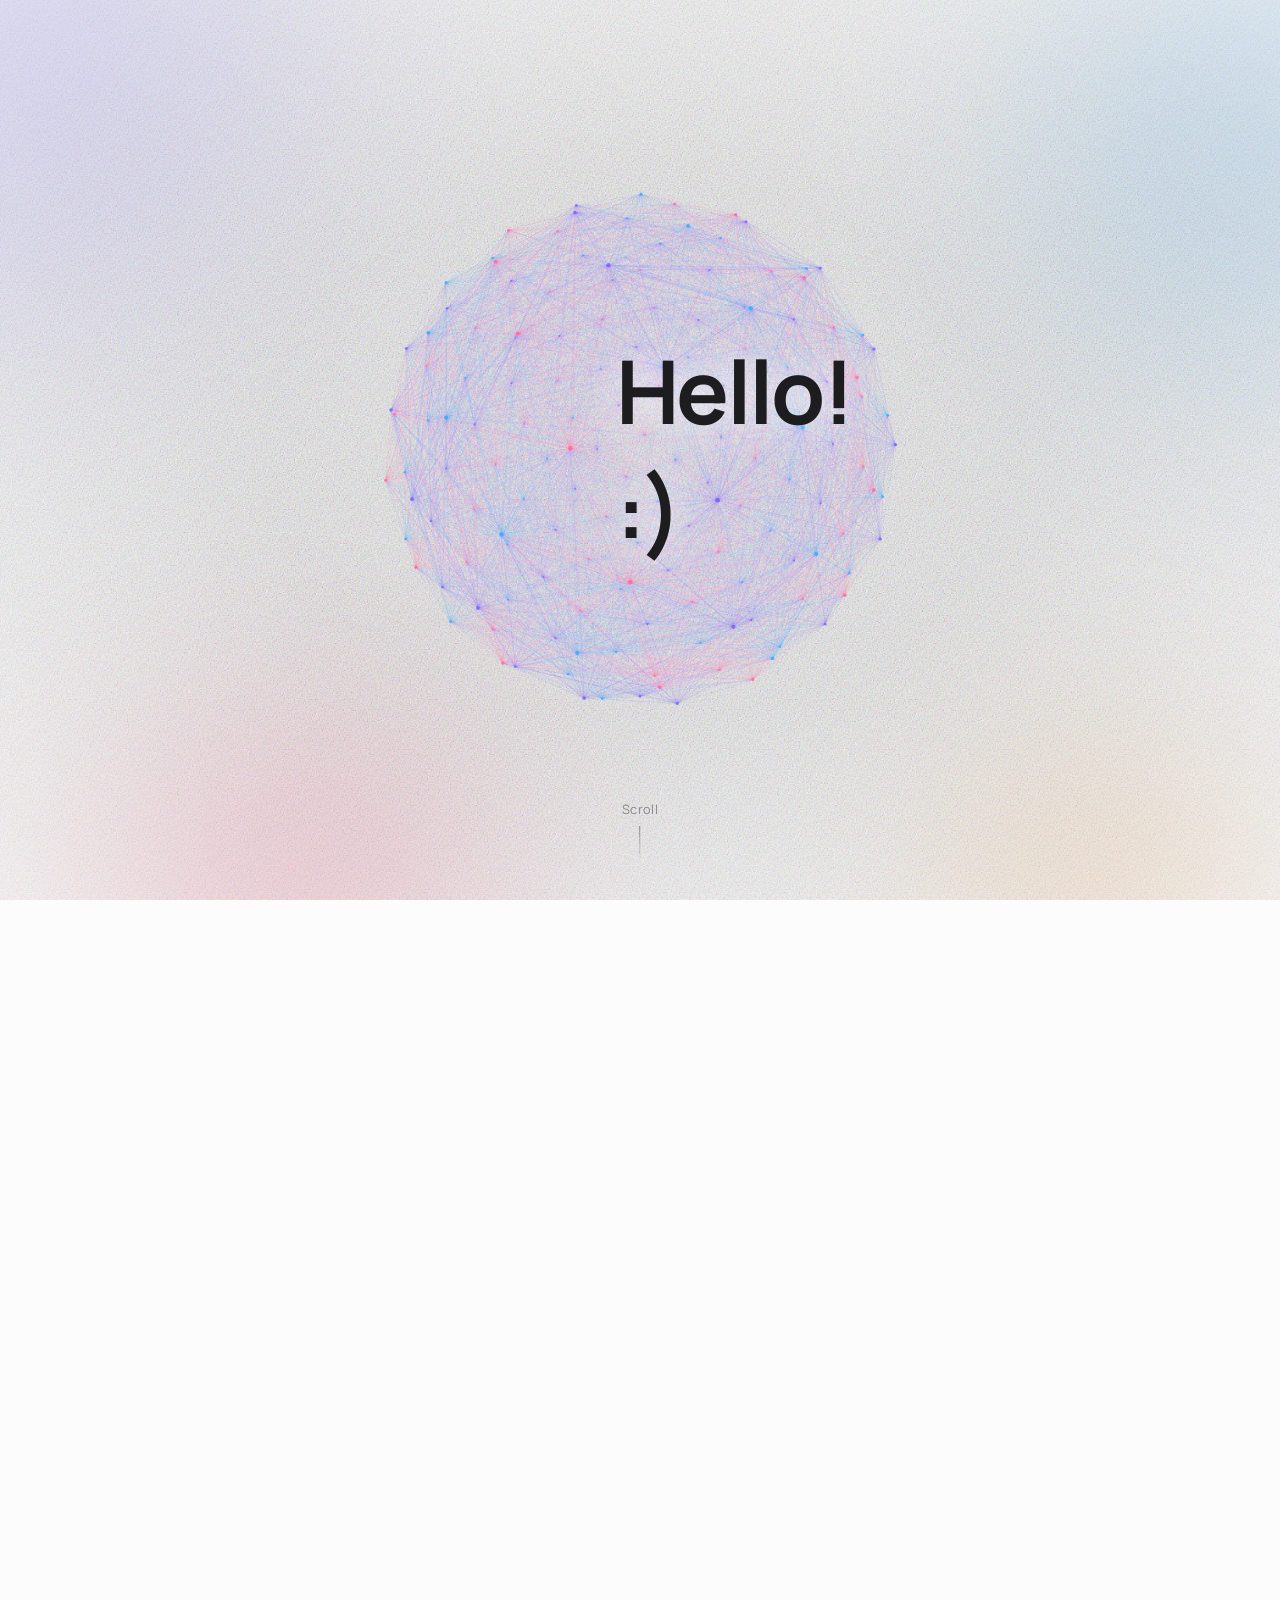
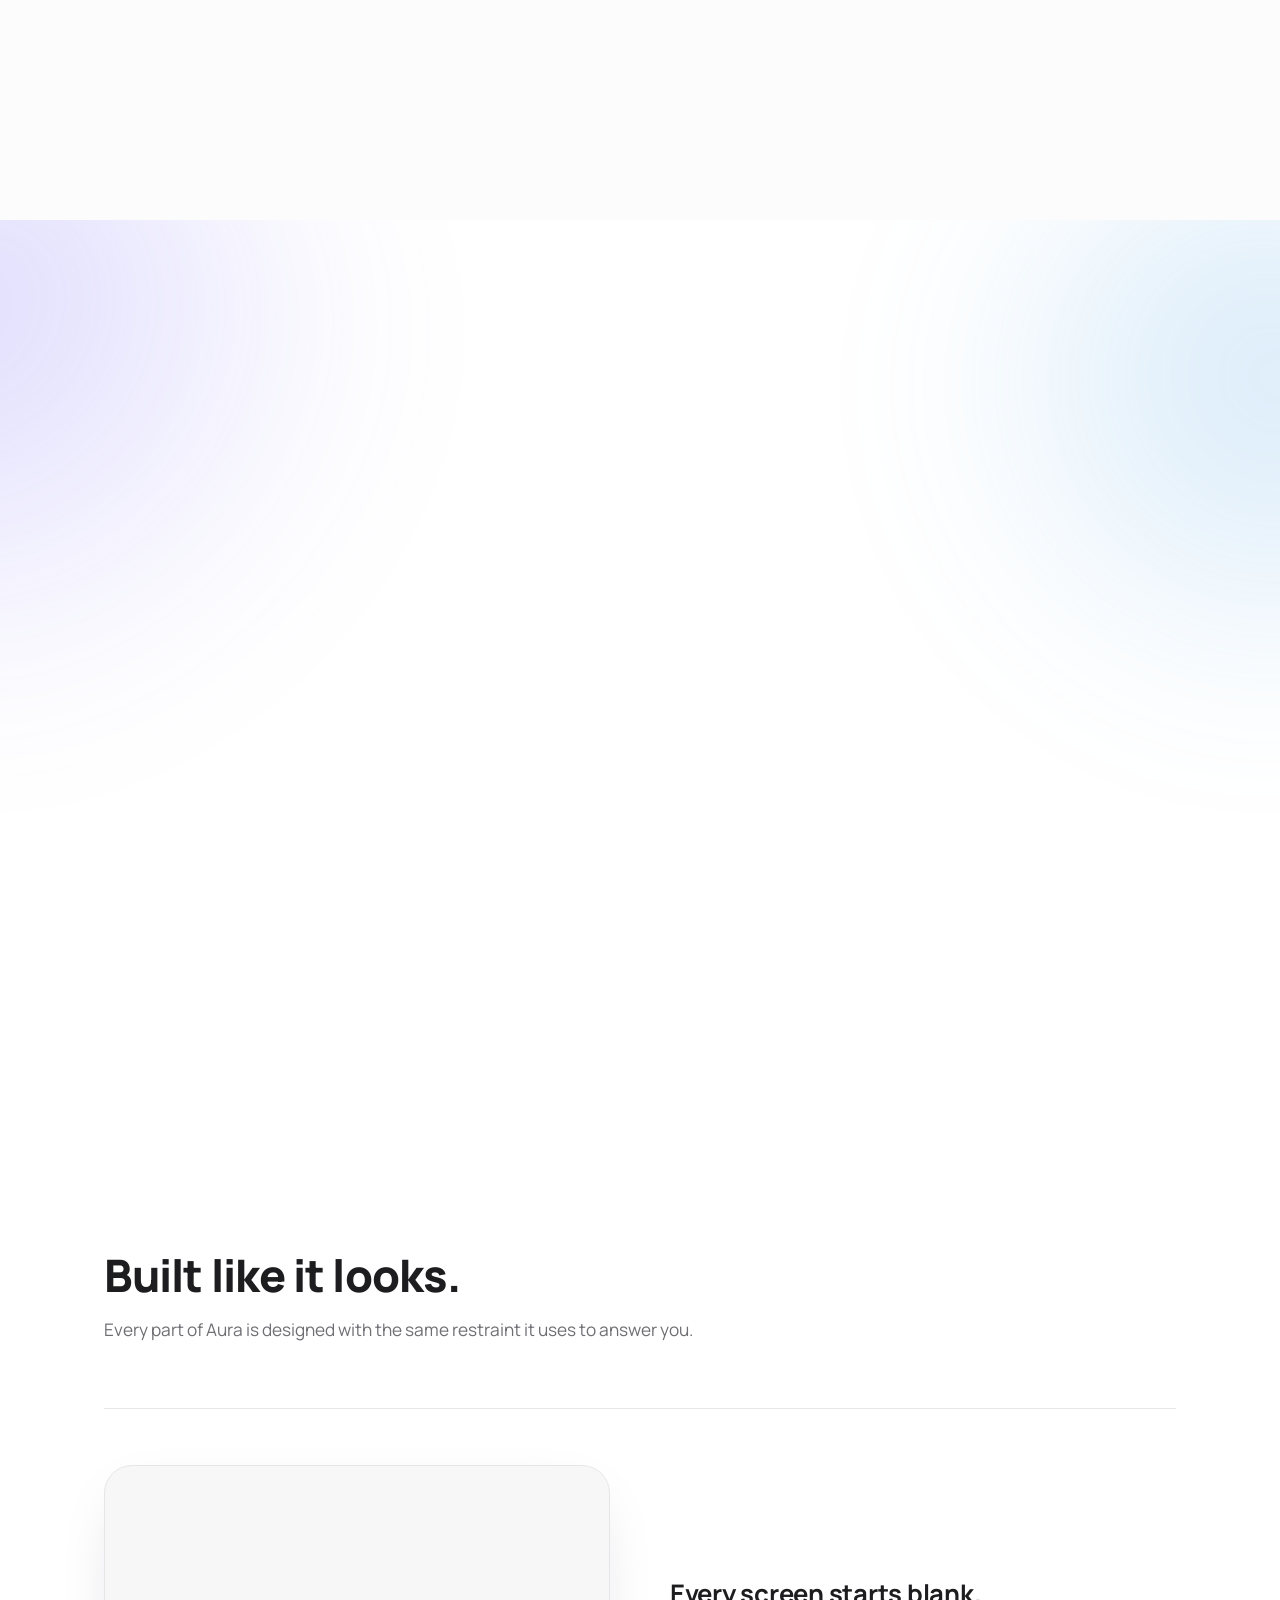
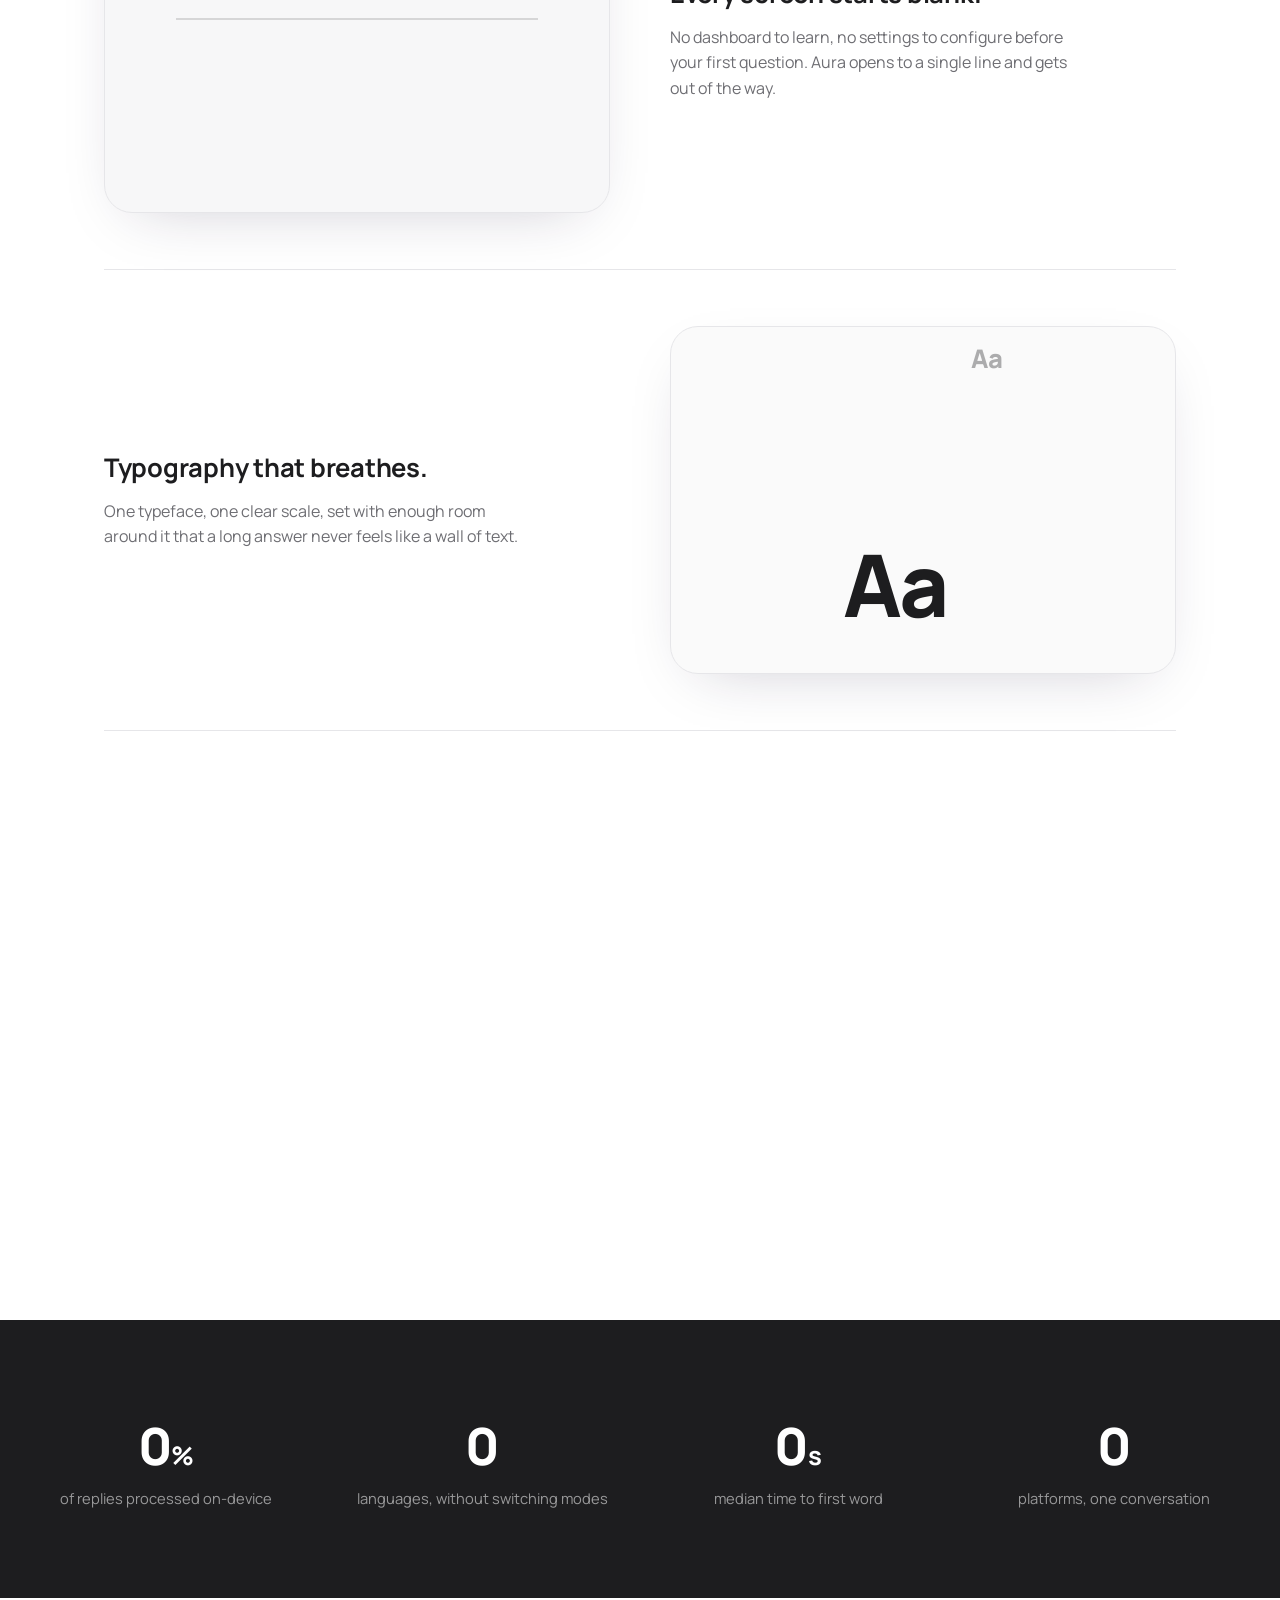
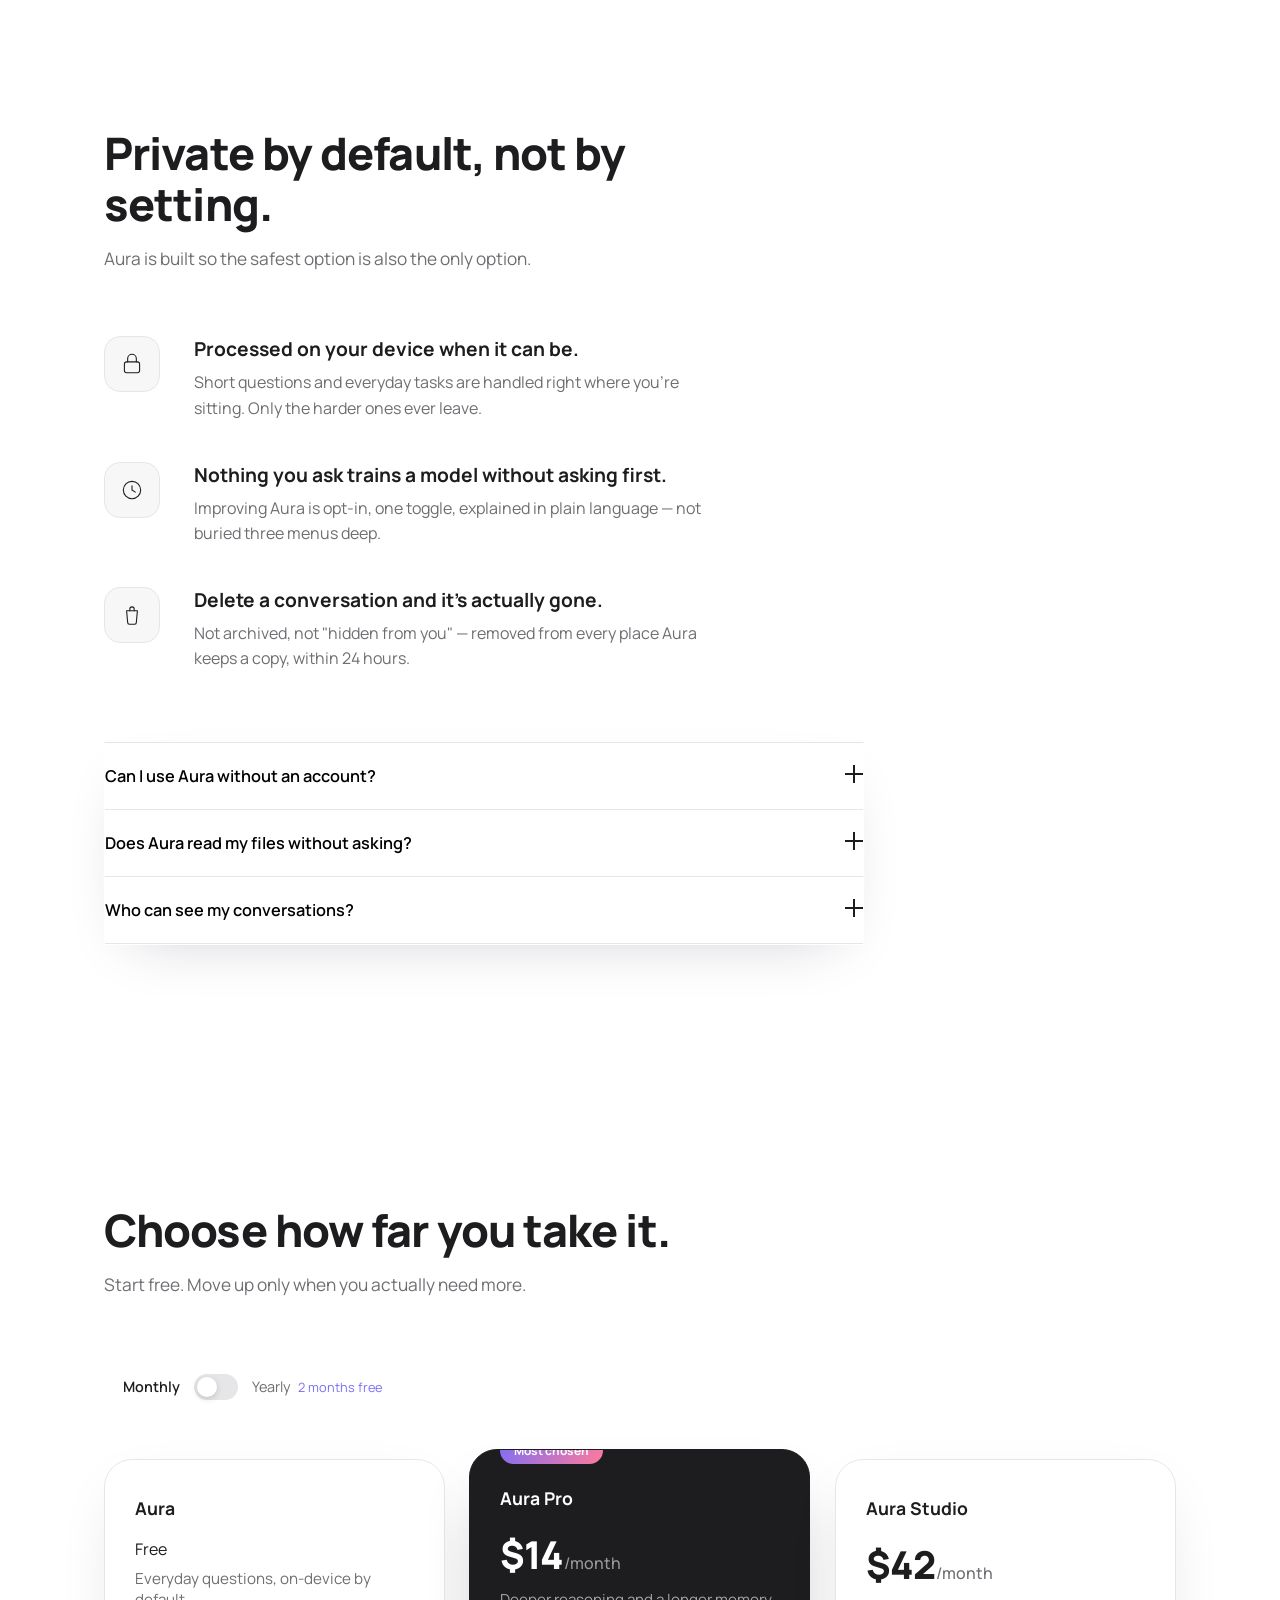
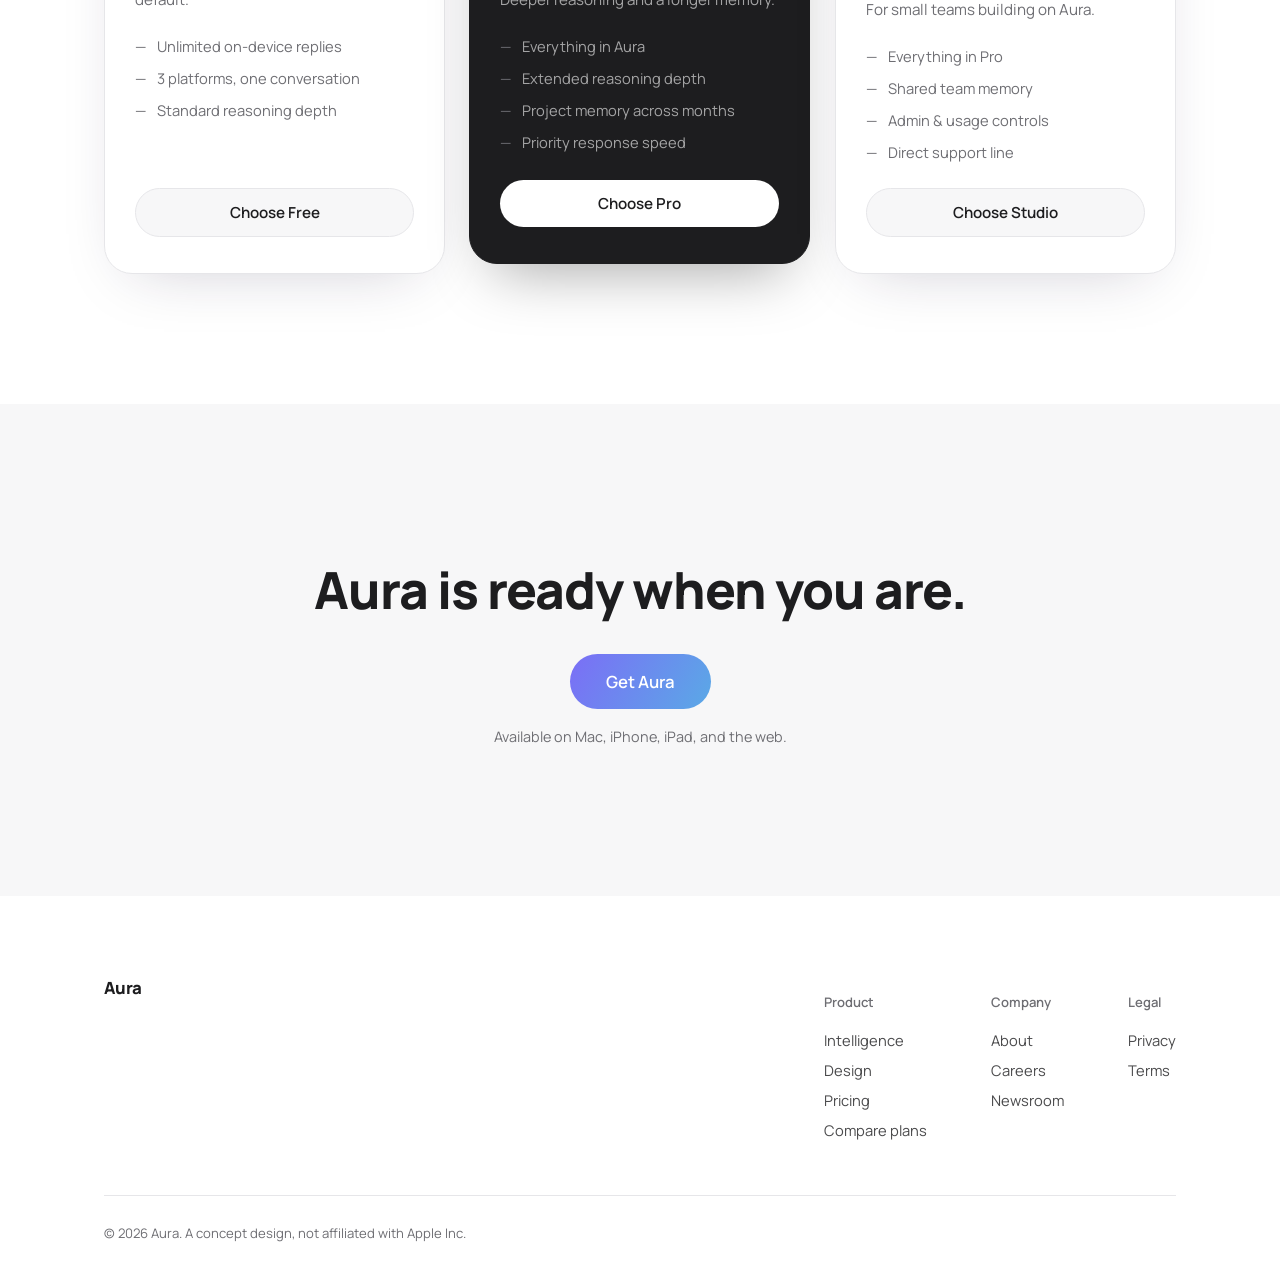
==== index.html @ 578ac660 "Add files via upload" ====
<!DOCTYPE html>
<html lang="en">
<head>
<meta charset="UTF-8">
<meta name="viewport" content="width=device-width, initial-scale=1.0">
<title>Aura — A calmer kind of intelligent</title>
<link rel="preconnect" href="https://fonts.googleapis.com">
<link rel="preconnect" href="https://fonts.gstatic.com" crossorigin>
<link href="https://fonts.googleapis.com/css2?family=Manrope:wght@300;400;500;600;700;800&display=swap" rel="stylesheet">
<link rel="stylesheet" href="style.css">
</head>
<body>

<div class="progress-rail"><div class="progress-fill" id="progressFill"></div></div>
<div class="cursor-dot" id="cursorDot"></div>

<!-- INTRO -->
<section id="intro">
  <div class="intro-sticky">
    <div class="orb-field" aria-hidden="true">
      <div class="blob blob-a"></div>
      <div class="blob blob-b"></div>
      <div class="blob blob-c"></div>
      <div class="blob blob-d"></div>
      <div class="grain"></div>
    </div>
    <canvas class="intro-orb-canvas" id="introOrbCanvas" aria-hidden="true"></canvas>
    <div class="intro-boot-ring" aria-hidden="true"></div>
    <div class="intro-boot-ring ring-2" aria-hidden="true"></div>
    <div class="vignette" aria-hidden="true"></div>

    <div class="intro-copy">
      <p class="intro-line" data-line="0">Hello! :)</p>
      <p class="intro-line" data-line="1">I'm Aura.</p>
      <p class="intro-line" data-line="2">Intelligence, without the noise.</p>
    </div>

    <div class="scroll-cue" id="scrollCue">
      <span>Scroll</span>
      <i></i>
    </div>
  </div>
</section>

<!-- NAV -->
<header id="siteNav">
  <div class="nav-inner">
    <a href="index.html#home" class="nav-mark">Aura</a>
    <nav class="nav-links">
      <a href="intelligence.html">Intelligence</a>
      <a href="design.html">Design</a>
      <a href="privacy.html">Privacy</a>
      <a href="pricing.html">Pricing</a>
    </nav>
    <a href="plans.html" class="nav-cta">Get Aura</a>
    <button class="nav-toggle" id="navToggle" aria-label="Open menu">
      <span></span><span></span>
    </button>
  </div>
  <div class="nav-mobile" id="navMobile">
    <a href="intelligence.html">Intelligence</a>
    <a href="design.html">Design</a>
    <a href="privacy.html">Privacy</a>
    <a href="pricing.html">Pricing</a>
    <a href="plans.html" class="nav-cta-mobile">Get Aura</a>
  </div>
</header>

<main>

  <!-- HOME -->
  <section id="home" class="hero">
    <div class="hero-orb" aria-hidden="true">
      <div class="blob blob-a"></div>
      <div class="blob blob-b"></div>
    </div>
    <div class="hero-copy" data-reveal>
      <h1>A calmer kind<br>of intelligent.</h1>
      <p>Aura reasons through problems out loud, remembers what your work actually needs, and stays on your device whenever it can.</p>
      <div class="hero-actions">
        <a href="index.html#pricing" class="btn btn-primary">Get Aura</a>
        <a href="intelligence.html" class="btn btn-ghost">See how it thinks</a>
      </div>

      <form class="hero-demo glass glass-spot" id="demoForm">
        <span class="demo-dot"></span>
        <input id="demoInput" type="text" placeholder="Ask Aura something…" autocomplete="off" maxlength="80">
        <button type="button" class="demo-mic" id="demoMic" aria-label="Ask by voice" title="Ask by voice">
          <svg viewBox="0 0 24 24"><path d="M12 15a3 3 0 0 0 3-3V6a3 3 0 0 0-6 0v6a3 3 0 0 0 3 3z"/><path d="M19 11a7 7 0 0 1-14 0M12 19v3"/></svg>
        </button>
        <button type="submit" class="demo-send" aria-label="Send">
          <svg viewBox="0 0 24 24"><path d="M5 12h14M13 6l6 6-6 6"/></svg>
        </button>
      </form>
      <div class="demo-suggestions" id="demoSuggestions">
        <button type="button" class="demo-chip">Is my data private?</button>
        <button type="button" class="demo-chip">What languages do you speak?</button>
        <button type="button" class="demo-chip">How much is Pro?</button>
      </div>
      <div class="demo-reply" id="demoReply"></div>
    </div>
  </section>

  <!-- DESIGN -->
  <section id="design" class="section design">
    <div class="section-head" data-reveal>
      <h2>Built like it looks.</h2>
      <p>Every part of Aura is designed with the same restraint it uses to answer you.</p>
    </div>

    <div class="feature-row">
      <div class="feature-visual glass glass-spot tilt visual-blank" data-reveal></div>
      <div class="feature-text" data-reveal>
        <h3>Every screen starts blank.</h3>
        <p>No dashboard to learn, no settings to configure before your first question. Aura opens to a single line and gets out of the way.</p>
      </div>
    </div>

    <div class="feature-row reverse">
      <div class="feature-visual glass glass-spot tilt visual-type" data-reveal>
        <span class="type-sample big">Aa</span>
        <span class="type-sample small">Aa</span>
      </div>
      <div class="feature-text" data-reveal>
        <h3>Typography that breathes.</h3>
        <p>One typeface, one clear scale, set with enough room around it that a long answer never feels like a wall of text.</p>
      </div>
    </div>

    <div class="feature-row">
      <div class="feature-visual glass glass-spot tilt visual-motion" data-reveal>
        <div class="motion-dot"></div>
      </div>
      <div class="feature-text" data-reveal>
        <h3>Motion with a reason.</h3>
        <p>Things move on this page when something changes — a tab, an answer, a reveal. Never just to prove it can.</p>
      </div>
    </div>
  </section>

  <!-- STATS -->
  <section class="stats-band" data-reveal>
    <div class="stat">
      <span class="stat-num" data-count="94">0</span><span class="stat-suffix">%</span>
      <p>of replies processed on-device</p>
    </div>
    <div class="stat">
      <span class="stat-num" data-count="52">0</span>
      <p>languages, without switching modes</p>
    </div>
    <div class="stat">
      <span class="stat-num" data-count="0" data-decimal="4">0</span><span class="stat-suffix">s</span>
      <p>median time to first word</p>
    </div>
    <div class="stat">
      <span class="stat-num" data-count="3">0</span>
      <p>platforms, one conversation</p>
    </div>
  </section>

  <!-- PRIVACY -->
  <section id="privacy" class="section privacy">
    <div class="section-head" data-reveal>
      <h2>Private by default, not by setting.</h2>
      <p>Aura is built so the safest option is also the only option.</p>
    </div>

    <div class="privacy-rows">
      <div class="privacy-row" data-reveal>
        <div class="privacy-icon"><svg viewBox="0 0 48 48"><rect x="10" y="20" width="28" height="20" rx="4"/><path d="M16 20v-6a8 8 0 0 1 16 0v6"/></svg></div>
        <div>
          <h3>Processed on your device when it can be.</h3>
          <p>Short questions and everyday tasks are handled right where you're sitting. Only the harder ones ever leave.</p>
        </div>
      </div>
      <div class="privacy-row" data-reveal>
        <div class="privacy-icon"><svg viewBox="0 0 48 48"><circle cx="24" cy="24" r="16"/><path d="M24 16v8l6 4"/></svg></div>
        <div>
          <h3>Nothing you ask trains a model without asking first.</h3>
          <p>Improving Aura is opt-in, one toggle, explained in plain language — not buried three menus deep.</p>
        </div>
      </div>
      <div class="privacy-row" data-reveal>
        <div class="privacy-icon"><svg viewBox="0 0 48 48"><path d="M14 16h20l-2 22a3 3 0 0 1-3 3H19a3 3 0 0 1-3-3z"/><path d="M20 16v-3a4 4 0 0 1 8 0v3"/></svg></div>
        <div>
          <h3>Delete a conversation and it's actually gone.</h3>
          <p>Not archived, not "hidden from you" — removed from every place Aura keeps a copy, within 24 hours.</p>
        </div>
      </div>
    </div>

    <div class="faq glass" data-reveal>
      <button class="faq-item" data-faq>
        <span class="faq-q">Can I use Aura without an account?</span>
        <span class="faq-plus"></span>
        <span class="faq-a">Yes. A local session works fully on-device with no sign-in — you'll only need an account to sync across your own devices.</span>
      </button>
      <button class="faq-item" data-faq>
        <span class="faq-q">Does Aura read my files without asking?</span>
        <span class="faq-plus"></span>
        <span class="faq-a">No. Aura only looks at a file, folder, or app the moment you point it there, for that one task.</span>
      </button>
      <button class="faq-item" data-faq>
        <span class="faq-q">Who can see my conversations?</span>
        <span class="faq-plus"></span>
        <span class="faq-a">You. Conversations are encrypted end-to-end between your devices and are never reviewed for advertising.</span>
      </button>
    </div>
  </section>

  <!-- PRICING -->
  <section id="pricing" class="section pricing">
    <div class="section-head" data-reveal>
      <h2>Choose how far you take it.</h2>
      <p>Start free. Move up only when you actually need more.</p>
    </div>

    <div class="price-toggle glass glass-spot" data-reveal>
      <span class="price-toggle-label active" data-period="monthly">Monthly</span>
      <button class="toggle-switch" id="periodSwitch" role="switch" aria-checked="false" aria-label="Switch to yearly billing">
        <span class="toggle-knob"></span>
      </button>
      <span class="price-toggle-label" data-period="yearly">Yearly <em>2 months free</em></span>
    </div>

    <div class="price-grid">
      <div class="price-card glass glass-spot tilt" data-reveal>
        <h3>Aura</h3>
        <p class="price-amount">Free</p>
        <p class="price-desc">Everyday questions, on-device by default.</p>
        <ul>
          <li>Unlimited on-device replies</li>
          <li>3 platforms, one conversation</li>
          <li>Standard reasoning depth</li>
        </ul>
        <a href="#" class="btn btn-ghost btn-block">Choose Free</a>
      </div>

      <div class="price-card featured glass glass-spot tilt" data-reveal>
        <span class="price-tag">Most chosen</span>
        <h3>Aura Pro</h3>
        <p class="price-amount"><span class="price-num" data-monthly="14" data-yearly="12">$14</span><span class="price-period">/month</span></p>
        <p class="price-desc">Deeper reasoning and a longer memory.</p>
        <ul>
          <li>Everything in Aura</li>
          <li>Extended reasoning depth</li>
          <li>Project memory across months</li>
          <li>Priority response speed</li>
        </ul>
        <a href="#" class="btn btn-primary btn-block">Choose Pro</a>
      </div>

      <div class="price-card glass glass-spot tilt" data-reveal>
        <h3>Aura Studio</h3>
        <p class="price-amount"><span class="price-num" data-monthly="42" data-yearly="35">$42</span><span class="price-period">/month</span></p>
        <p class="price-desc">For small teams building on Aura.</p>
        <ul>
          <li>Everything in Pro</li>
          <li>Shared team memory</li>
          <li>Admin & usage controls</li>
          <li>Direct support line</li>
        </ul>
        <a href="#" class="btn btn-ghost btn-block">Choose Studio</a>
      </div>
    </div>
  </section>

  <!-- FINAL CTA -->
  <section class="cta-band" data-reveal>
    <h2>Aura is ready when you are.</h2>
    <a href="index.html#pricing" class="btn btn-primary btn-lg">Get Aura</a>
    <p class="cta-note">Available on Mac, iPhone, iPad, and the web.</p>
  </section>

</main>

<footer>
  <div class="footer-top">
    <span class="nav-mark">Aura</span>
    <div class="footer-cols">
      <div class="footer-col">
        <h4>Product</h4>
        <a href="intelligence.html">Intelligence</a>
        <a href="index.html#design">Design</a>
        <a href="index.html#pricing">Pricing</a>
        <a href="plans.html">Compare plans</a>
      </div>
      <div class="footer-col">
        <h4>Company</h4>
        <a href="#">About</a>
        <a href="#">Careers</a>
        <a href="#">Newsroom</a>
      </div>
      <div class="footer-col">
        <h4>Legal</h4>
        <a href="index.html#privacy">Privacy</a>
        <a href="#">Terms</a>
      </div>
    </div>
  </div>
  <div class="footer-bottom">
    <p>© 2026 Aura. A concept design, not affiliated with Apple Inc.</p>
  </div>
</footer>

<script src="wireorb.js"></script>
<script src="script.js"></script>
</body>
</html>
---- style.css ----
/* ============================================
   HALCYON — tokens
   ============================================ */
:root{
  --ink: #1d1d1f;
  --ink-soft: #6e6e73;
  --paper: #ffffff;
  --paper-dim: #f7f7f8;
  --line: #e6e6e9;

  --violet: #7b6ef6;
  --blue: #5aa9e6;
  --pink: #ff7a9c;
  --amber: #ffb56b;

  --radius-s: 10px;
  --radius-m: 18px;
  --radius-l: 28px;

  --ease: cubic-bezier(.22,.9,.3,1);
  --maxw: 1120px;

  --glass-bg: rgba(255,255,255,.55);
  --glass-bg-strong: rgba(255,255,255,.72);
  --glass-border: rgba(255,255,255,.7);
  --glass-shadow: 0 20px 60px -30px rgba(30,25,60,.25);
}

.glass{
  background:var(--glass-bg);
  -webkit-backdrop-filter:blur(22px) saturate(160%);
  backdrop-filter:blur(22px) saturate(160%);
  border:1px solid var(--glass-border);
  box-shadow:var(--glass-shadow);
}
.glass-spot{ position:relative; overflow:hidden; }
.glass-spot::before{
  content:''; position:absolute; inset:0; opacity:0; pointer-events:none; z-index:0;
  transition:opacity .35s ease;
  background:radial-gradient(260px circle at var(--mx,50%) var(--my,50%), rgba(255,255,255,.85), transparent 62%);
}
.glass-spot:hover::before{ opacity:1; }
.glass-spot > *{ position:relative; z-index:1; }
.tilt{ transition:transform .35s var(--ease); transform-style:preserve-3d; will-change:transform; }

*{box-sizing:border-box;}
html{scroll-behavior:smooth;}
body{
  margin:0;
  background:var(--paper);
  color:var(--ink);
  font-family:'Manrope', -apple-system, BlinkMacSystemFont, 'Segoe UI', sans-serif;
  -webkit-font-smoothing:antialiased;
  overflow-x:hidden;
}
img,svg{display:block; max-width:100%;}
a{color:inherit; text-decoration:none;}
ul{margin:0; padding:0; list-style:none;}
h1,h2,h3,p{margin:0;}

@media (prefers-reduced-motion: reduce){
  *{animation-duration:.001ms !important; animation-iteration-count:1 !important; transition-duration:.001ms !important; scroll-behavior:auto !important;}
}

/* ============================================
   Progress rail + custom cursor
   ============================================ */
.progress-rail{
  position:fixed; top:0; left:0; width:100%; height:2px; background:transparent; z-index:900;
}
.progress-fill{
  height:100%; width:0%;
  background:linear-gradient(90deg,var(--violet),var(--blue),var(--pink));
  transition:width .05s linear;
}

.cursor-dot{
  position:fixed; top:0; left:0; width:16px; height:16px; border-radius:50%;
  background:var(--ink); pointer-events:none; z-index:950;
  transform:translate(-50%,-50%); mix-blend-mode:difference;
  transition:width .25s var(--ease), height .25s var(--ease), background .25s var(--ease);
  opacity:0;
}
.cursor-dot.on{opacity:1;}
.cursor-dot.grow{width:44px; height:44px; background:#fff;}
@media (hover:none){ .cursor-dot{display:none;} }

/* ============================================
   INTRO
   ============================================ */
#intro{ height:380vh; position:relative; background:#fcfcfd; }
.intro-sticky{
  position:sticky; top:0; height:100vh; overflow:hidden;
  display:flex; align-items:center; justify-content:center;
}
.orb-field{
  position:absolute; inset:-10%; will-change:transform;
  transition:transform .1s linear;
}
.blob{
  position:absolute; border-radius:50%; filter:blur(90px); opacity:.55;
  will-change:transform;
}
.blob-a{ width:58vmax; height:58vmax; left:-14vmax; top:-16vmax; background:radial-gradient(circle at 30% 30%, var(--violet), transparent 72%); animation:drift1 24s ease-in-out infinite, hueDrift 13s ease-in-out infinite; }
.blob-b{ width:52vmax; height:52vmax; right:-14vmax; top:-6vmax; background:radial-gradient(circle at 60% 40%, var(--blue), transparent 72%); animation:drift2 28s ease-in-out infinite, hueDrift 16s ease-in-out infinite reverse; }
.blob-c{ width:48vmax; height:48vmax; left:8vmax; bottom:-20vmax; background:radial-gradient(circle at 50% 50%, var(--pink), transparent 72%); animation:drift3 22s ease-in-out infinite, hueDrift 11s ease-in-out infinite; }
.blob-d{ width:38vmax; height:38vmax; right:4vmax; bottom:-14vmax; background:radial-gradient(circle at 50% 50%, var(--amber), transparent 72%); animation:drift1 32s ease-in-out infinite reverse, hueDrift 19s ease-in-out infinite; }

@keyframes drift1{ 0%,100%{transform:translate(0,0) scale(1);} 50%{transform:translate(4vmax,3vmax) scale(1.08);} }
@keyframes drift2{ 0%,100%{transform:translate(0,0) scale(1);} 50%{transform:translate(-3vmax,4vmax) scale(1.05);} }
@keyframes drift3{ 0%,100%{transform:translate(0,0) scale(1);} 50%{transform:translate(3vmax,-3vmax) scale(1.1);} }
@keyframes hueDrift{ 0%,100%{ filter:blur(90px) hue-rotate(0deg) saturate(1); } 50%{ filter:blur(102px) hue-rotate(28deg) saturate(1.25); } }

/* entrance "boot" flourish — opacity/blur only, so it never fights the JS-driven parallax transform */
@keyframes ambientBoot{ from{ opacity:0; } to{ opacity:1; } }
.orb-field{ animation:ambientBoot 1.8s var(--ease) both; }
.grain{ animation:ambientBoot 2.4s var(--ease) both; }

@keyframes ringPulse{
  0%{ transform:translate(-50%,-50%) scale(.2); opacity:.5; }
  100%{ transform:translate(-50%,-50%) scale(2.6); opacity:0; }
}
.intro-boot-ring{
  position:absolute; left:50%; top:50%; width:120px; height:120px; border-radius:50%;
  border:1px solid rgba(123,110,246,.55); pointer-events:none; z-index:1;
  transform:translate(-50%,-50%) scale(.2); opacity:0;
  animation:ringPulse 2.2s var(--ease) .15s 2 both;
}
.intro-boot-ring.ring-2{ border-color:rgba(90,169,230,.5); animation-delay:.55s; }

/* 3D wireframe orb canvases (see wireorb.js) */
.intro-orb-canvas{
  position:absolute; inset:0; z-index:1; width:100%; height:100%;
  opacity:0; animation:orbBoot 1.6s var(--ease) .2s both;
}
@keyframes orbBoot{ from{ opacity:0; transform:scale(.88); } to{ opacity:1; transform:scale(1); } }

.ambient-orb-canvas{
  position:absolute; inset:0; z-index:0; width:100%; height:100%;
  opacity:.42; pointer-events:none;
}

.grain{
  position:absolute; inset:0; opacity:.035; mix-blend-mode:multiply; pointer-events:none;
  background-image:url("data:image/svg+xml,%3Csvg xmlns='http://www.w3.org/2000/svg' width='120' height='120'%3E%3Cfilter id='n'%3E%3CfeTurbulence type='fractalNoise' baseFrequency='0.9' numOctaves='2' stitchTiles='stitch'/%3E%3C/filter%3E%3Crect width='100%25' height='100%25' filter='url(%23n)'/%3E%3C/svg%3E");
}
.vignette{
  position:absolute; inset:0; pointer-events:none; z-index:1;
  background:radial-gradient(ellipse at center, transparent 40%, rgba(255,255,255,.55) 100%);
}

.intro-copy{ position:relative; z-index:2; text-align:center; color:var(--ink); padding:0 24px; }
.intro-line{
  position:absolute; left:0; right:0; top:50%; transform:translateY(-50%);
  font-size:clamp(2.4rem, 7vw, 5.5rem); font-weight:700; letter-spacing:-.03em;
  opacity:0; will-change:opacity, transform; text-shadow:0 1px 40px rgba(255,255,255,.8);
}

.scroll-cue{
  position:absolute; bottom:40px; left:50%; transform:translateX(-50%);
  display:flex; flex-direction:column; align-items:center; gap:8px;
  color:rgba(29,29,31,.45); font-size:.8rem; letter-spacing:.02em; z-index:2;
  transition:opacity .4s var(--ease);
}
.scroll-cue i{
  width:1px; height:34px; background:linear-gradient(rgba(29,29,31,.5),transparent);
  animation:cueMove 1.8s ease-in-out infinite;
}
@keyframes cueMove{ 0%{opacity:0; transform:translateY(-6px);} 40%{opacity:1;} 100%{opacity:0; transform:translateY(20px);} }

/* ============================================
   NAV
   ============================================ */
#siteNav{
  position:fixed; top:0; left:0; width:100%; z-index:800;
  opacity:0; transform:translateY(-14px); pointer-events:none;
  transition:opacity .5s var(--ease), transform .5s var(--ease), background .3s ease, border-color .3s ease;
  border-bottom:1px solid transparent;
}
#siteNav.visible{ opacity:1; transform:translateY(0); pointer-events:auto; }
#siteNav.solid{ background:var(--glass-bg-strong); -webkit-backdrop-filter:blur(18px) saturate(160%); backdrop-filter:blur(18px) saturate(160%); border-color:rgba(230,230,235,.8); }

.nav-inner{
  max-width:var(--maxw); margin:0 auto; padding:16px 24px;
  display:flex; align-items:center; justify-content:space-between; gap:24px;
}
.nav-mark{ font-weight:800; font-size:1.05rem; letter-spacing:-.01em; }
.nav-links{ display:flex; gap:28px; flex:1; justify-content:center; }
.nav-links a{ font-size:.92rem; color:var(--ink-soft); transition:color .2s ease; position:relative; }
.nav-links a:hover{ color:var(--ink); }
.nav-links a::after{
  content:''; position:absolute; left:0; bottom:-4px; height:1px; width:0; background:var(--ink);
  transition:width .25s var(--ease);
}
.nav-links a:hover::after{ width:100%; }

.nav-cta{
  font-size:.86rem; font-weight:600; padding:9px 18px; border-radius:100px;
  background:var(--ink); color:#fff; transition:transform .2s var(--ease), background .2s ease;
}
.nav-cta:hover{ transform:translateY(-1px); background:#000; }

.nav-toggle{ display:none; background:none; border:0; width:34px; height:24px; position:relative; cursor:pointer; }
.nav-toggle span{ position:absolute; left:0; right:0; height:1.5px; background:var(--ink); transition:transform .25s ease, opacity .25s ease; }
.nav-toggle span:first-child{ top:6px; } .nav-toggle span:last-child{ bottom:6px; }
.nav-toggle.open span:first-child{ transform:translateY(5.5px) rotate(45deg); }
.nav-toggle.open span:last-child{ transform:translateY(-5.5px) rotate(-45deg); }

.nav-mobile{
  max-height:0; overflow:hidden; background:rgba(255,255,255,.98); border-top:1px solid var(--line);
  transition:max-height .35s var(--ease);
}
.nav-mobile.open{ max-height:320px; }
.nav-mobile a{ display:block; padding:16px 24px; border-bottom:1px solid var(--line); color:var(--ink-soft); font-size:.95rem; }
.nav-cta-mobile{ color:var(--ink) !important; font-weight:700; }

@media (max-width:820px){
  .nav-links{ display:none; }
  .nav-cta{ display:none; }
  .nav-toggle{ display:block; }
}

/* ============================================
   Reveal-on-scroll
   ============================================ */
[data-reveal]{ opacity:0; transform:translateY(28px); transition:opacity .8s var(--ease), transform .8s var(--ease); }
[data-reveal].in{ opacity:1; transform:translateY(0); }

/* ============================================
   HERO
   ============================================ */
.hero{
  position:relative; min-height:100vh; display:flex; align-items:center; justify-content:center;
  text-align:center; padding:140px 24px 80px; overflow:hidden;
}
.hero-orb{ position:absolute; inset:0; z-index:0; opacity:.5; }
.hero-orb .blob{ filter:blur(90px); opacity:.55; }
.hero-orb .blob-a{ width:50vmax; height:50vmax; left:-20vmax; top:-10vmax; }
.hero-orb .blob-b{ width:45vmax; height:45vmax; right:-18vmax; bottom:-15vmax; }
.hero-copy{ position:relative; z-index:1; max-width:720px; margin:0 auto; }
.hero-copy h1{ font-size:clamp(2.6rem, 6vw, 4.6rem); font-weight:800; letter-spacing:-.03em; line-height:1.05; }
.hero-copy p{ margin-top:22px; font-size:1.15rem; color:var(--ink-soft); line-height:1.55; max-width:560px; margin-left:auto; margin-right:auto; }
.hero-actions{ margin-top:34px; display:flex; gap:14px; justify-content:center; flex-wrap:wrap; }

.hero-demo{
  margin:44px auto 0; max-width:480px; display:flex; align-items:center; gap:10px;
  padding:8px 8px 8px 20px; border-radius:100px;
}
.demo-dot{ width:8px; height:8px; border-radius:50%; background:linear-gradient(120deg,var(--violet),var(--pink)); flex-shrink:0; animation:pulse 2.6s ease-in-out infinite; }
.hero-demo input{
  flex:1; border:0; background:none; font-family:inherit; font-size:.98rem; color:var(--ink);
  padding:10px 0; outline:none;
}
.hero-demo input::placeholder{ color:var(--ink-soft); }
.demo-send{
  width:38px; height:38px; border-radius:50%; border:0; background:var(--ink); color:#fff;
  display:flex; align-items:center; justify-content:center; cursor:pointer; flex-shrink:0;
  transition:transform .25s var(--ease), background .2s ease;
}
.demo-send svg{ width:16px; height:16px; fill:none; stroke:currentColor; stroke-width:2; stroke-linecap:round; stroke-linejoin:round; }
.demo-send:hover{ transform:scale(1.08); background:#000; }

.demo-mic{
  width:38px; height:38px; border-radius:50%; border:1px solid var(--line); background:#fff; color:var(--ink-soft);
  display:flex; align-items:center; justify-content:center; cursor:pointer; flex-shrink:0; position:relative;
  transition:transform .25s var(--ease), background .2s ease, color .2s ease, border-color .2s ease;
}
.demo-mic svg{ width:16px; height:16px; fill:none; stroke:currentColor; stroke-width:2; stroke-linecap:round; stroke-linejoin:round; }
.demo-mic:hover{ color:var(--ink); border-color:#d3d3d8; }
.demo-mic::after{
  content:''; position:absolute; inset:-6px; border-radius:50%; border:2px solid var(--pink);
  opacity:0; transform:scale(.7); transition:opacity .2s ease, transform .2s ease; pointer-events:none;
}
.demo-mic.listening{ background:var(--pink); color:#fff; border-color:var(--pink); }
.demo-mic.listening::after{ opacity:.55; transform:scale(1); animation:micPulse 1.3s ease-in-out infinite; }
@keyframes micPulse{ 0%,100%{ opacity:.55; transform:scale(1); } 50%{ opacity:.15; transform:scale(1.35); } }

.demo-suggestions{
  max-width:480px; margin:14px auto 0; display:flex; flex-wrap:wrap; gap:8px; justify-content:center; padding:0 4px;
}
.demo-chip{
  border:1px solid var(--line); background:rgba(255,255,255,.6); border-radius:100px; padding:8px 15px;
  font-family:inherit; font-size:.8rem; color:var(--ink-soft); cursor:pointer; transition:all .2s ease;
}
.demo-chip:hover{ border-color:#d3d3d8; color:var(--ink); background:#fff; }
.demo-reply{
  max-width:480px; margin:14px auto 0; text-align:left; font-size:.95rem; color:var(--ink-soft);
  min-height:0; opacity:0; transform:translateY(-6px);
  transition:opacity .4s var(--ease), transform .4s var(--ease); padding:0 22px;
}
.demo-reply.show{ opacity:1; transform:translateY(0); }
.demo-reply .typing{ display:inline-flex; gap:4px; }
.demo-reply .typing span{ width:5px; height:5px; border-radius:50%; background:var(--ink-soft); animation:typeDot 1.2s ease-in-out infinite; }
.demo-reply .typing span:nth-child(2){ animation-delay:.15s; }
.demo-reply .typing span:nth-child(3){ animation-delay:.3s; }
@keyframes typeDot{ 0%,60%,100%{ transform:translateY(0); opacity:.4; } 30%{ transform:translateY(-4px); opacity:1; } }

/* ============================================
   Buttons
   ============================================ */
.btn{
  display:inline-flex; align-items:center; justify-content:center;
  padding:13px 26px; border-radius:100px; font-size:.95rem; font-weight:600;
  transition:transform .25s var(--ease), box-shadow .25s var(--ease), background .25s ease;
}
.btn-primary{
  background:linear-gradient(120deg, var(--violet), var(--blue));
  color:#fff;
}
.btn-primary:hover{ transform:translateY(-2px); box-shadow:0 14px 28px -12px rgba(123,110,246,.55); }
.btn-ghost{ background:var(--paper-dim); color:var(--ink); border:1px solid var(--line); }
.btn-ghost:hover{ transform:translateY(-2px); border-color:#d3d3d8; }
.btn-block{ width:100%; margin-top:26px; }
.btn-lg{ padding:16px 36px; font-size:1.05rem; }

/* ============================================
   Sections shared
   ============================================ */
.section{ max-width:var(--maxw); margin:0 auto; padding:130px 24px; }
.section-head{ max-width:600px; margin-bottom:64px; }
.section-head h2{ font-size:clamp(2rem, 4vw, 2.8rem); font-weight:800; letter-spacing:-.02em; line-height:1.12; }
.section-head p{ margin-top:16px; font-size:1.08rem; color:var(--ink-soft); line-height:1.6; }

/* ============================================
   Pricing toggle
   ============================================ */
.price-toggle{
  display:inline-flex; align-items:center; gap:14px; margin-bottom:48px;
  padding:10px 18px; border-radius:100px;
}
.price-toggle-label{ font-size:.9rem; color:var(--ink-soft); transition:color .2s ease; cursor:pointer; }
.price-toggle-label.active{ color:var(--ink); font-weight:600; }
.price-toggle-label em{ font-style:normal; color:var(--violet); font-size:.8rem; margin-left:4px; }
.toggle-switch{
  width:44px; height:26px; border-radius:100px; background:var(--line); border:0; position:relative; cursor:pointer;
  transition:background .25s ease; flex-shrink:0;
}
.toggle-switch[aria-checked="true"]{ background:var(--ink); }
.toggle-knob{
  position:absolute; top:3px; left:3px; width:20px; height:20px; border-radius:50%; background:#fff;
  box-shadow:0 2px 6px rgba(0,0,0,.15); transition:transform .28s var(--ease);
}
.toggle-switch[aria-checked="true"] .toggle-knob{ transform:translateX(18px); }

/* ============================================
   Tabs
   ============================================ */
.tabs{ display:grid; grid-template-columns:230px 1fr; gap:48px; align-items:start; }
.tab-list{ display:flex; flex-direction:column; gap:4px; position:sticky; top:110px; }
.tab-btn{
  text-align:left; background:none; border:0; padding:14px 16px; border-radius:var(--radius-s);
  font-family:inherit; font-size:.98rem; color:var(--ink-soft); cursor:pointer;
  transition:background .2s ease, color .2s ease;
}
.tab-btn:hover{ background:var(--paper-dim); }
.tab-btn.active{ background:var(--ink); color:#fff; font-weight:600; }

.tab-stage{ position:relative; min-height:360px; }
.tab-panel{ display:none; grid-template-columns:1fr 1fr; gap:40px; align-items:center; animation:panelIn .5s var(--ease); }
.tab-panel.active{ display:grid; }
@keyframes panelIn{ from{opacity:0; transform:translateY(10px);} to{opacity:1; transform:translateY(0);} }
.panel-text h3{ font-size:1.5rem; font-weight:700; letter-spacing:-.01em; }
.panel-text p{ margin-top:14px; color:var(--ink-soft); line-height:1.6; }

.panel-visual{
  border-radius:var(--radius-l); background:var(--paper-dim); border:1px solid var(--line);
  min-height:280px; display:flex; align-items:center; justify-content:center; padding:32px;
  position:relative; overflow:hidden;
}
.visual-reasoning{ background:linear-gradient(160deg,rgba(123,110,246,.12),rgba(90,169,230,.1)); }
.visual-creativity{ background:linear-gradient(160deg,rgba(255,122,156,.12),rgba(255,181,107,.1)); }
.visual-memory{ background:linear-gradient(160deg,rgba(90,169,230,.12),rgba(123,110,246,.1)); }
.visual-vision{ background:linear-gradient(160deg,rgba(255,181,107,.12),rgba(255,122,156,.1)); }

.mock-chat{ width:100%; display:flex; flex-direction:column; gap:10px; }
.mock-row{ display:flex; }
.mock-step{
  padding:10px 16px; border-radius:100px; background:#fff; font-size:.85rem; color:var(--ink-soft);
  border:1px solid var(--line);
}
.mock-row.done .mock-step{ color:var(--ink); }
.mock-row.done .mock-step::before{ content:'✓ '; color:var(--violet); }
.mock-row.active .mock-step{ background:var(--ink); color:#fff; border-color:var(--ink); }
.mock-row.muted .mock-step{ opacity:.4; }

.mock-doc{ width:100%; display:flex; flex-direction:column; gap:14px; }
.mock-line{ height:12px; border-radius:6px; background:#fff; border:1px solid var(--line); }
.mock-line.accent{ background:linear-gradient(90deg,var(--pink),var(--amber)); border:none; }
.w-70{width:70%;} .w-90{width:90%;} .w-40{width:40%;} .w-80{width:80%;} .w-60{width:60%;}

.mock-timeline{ display:flex; align-items:center; gap:18px; }
.mock-dot{ width:14px; height:14px; border-radius:50%; background:#fff; border:2px solid var(--line); }
.mock-dot.active{ background:var(--blue); border-color:var(--blue); transform:scale(1.3); }

.mock-frame{ width:70%; aspect-ratio:4/3; position:relative; border-radius:12px; background:#fff; border:1px solid var(--line); }
.mock-corner{ position:absolute; width:22px; height:22px; border-color:var(--violet); }
.mock-corner.tl{ top:-2px; left:-2px; border-top:3px solid; border-left:3px solid; border-radius:8px 0 0 0; }
.mock-corner.tr{ top:-2px; right:-2px; border-top:3px solid; border-right:3px solid; border-radius:0 8px 0 0; }
.mock-corner.bl{ bottom:-2px; left:-2px; border-bottom:3px solid; border-left:3px solid; border-radius:0 0 0 8px; }
.mock-corner.br{ bottom:-2px; right:-2px; border-bottom:3px solid; border-right:3px solid; border-radius:0 0 8px 0; }

@media (max-width:900px){
  .tabs{ grid-template-columns:1fr; }
  .tab-list{ position:static; flex-direction:row; overflow-x:auto; gap:8px; }
  .tab-panel{ grid-template-columns:1fr; }
}

/* ============================================
   Design section
   ============================================ */
.feature-row{ display:grid; grid-template-columns:1fr 1fr; gap:60px; align-items:center; padding:56px 0; border-top:1px solid var(--line); }
.feature-row:first-of-type{ border-top:none; }
.feature-row.reverse{ direction:rtl; }
.feature-row.reverse > *{ direction:ltr; }
.feature-text h3{ font-size:1.6rem; font-weight:700; letter-spacing:-.01em; }
.feature-text p{ margin-top:14px; color:var(--ink-soft); line-height:1.6; max-width:420px; }

.feature-visual{ aspect-ratio:16/11; border-radius:var(--radius-l); border:1px solid var(--line); position:relative; overflow:hidden; }
.visual-blank{ background:var(--paper-dim); }
.visual-blank::after{ content:''; position:absolute; left:14%; top:44%; width:72%; height:2px; background:var(--ink); opacity:.15; }
.visual-type{ background:#fafafa; display:flex; align-items:flex-end; justify-content:center; gap:24px; padding-bottom:30px; }
.type-sample{ font-weight:800; color:var(--ink); }
.type-sample.big{ font-size:5.4rem; letter-spacing:-.03em; }
.type-sample.small{ font-size:1.6rem; opacity:.35; align-self:flex-start; margin-top:14px; }
.visual-motion{ background:linear-gradient(160deg,#f3f1fe,#eef6fc); display:flex; align-items:center; justify-content:center; }
.motion-dot{ width:64px; height:64px; border-radius:50%; background:linear-gradient(120deg,var(--violet),var(--blue)); animation:pulse 2.6s ease-in-out infinite; }
@keyframes pulse{ 0%,100%{ transform:scale(1); } 50%{ transform:scale(1.25); } }

@media (max-width:820px){
  .feature-row, .feature-row.reverse{ grid-template-columns:1fr; direction:ltr; gap:24px; }
}

/* ============================================
   Stats band
   ============================================ */
.stats-band{
  background:var(--ink); color:#fff; padding:90px 24px;
  display:grid; grid-template-columns:repeat(4,1fr); gap:32px; text-align:center;
}
.stat-num{ font-size:clamp(2.2rem,4.4vw,3.2rem); font-weight:800; letter-spacing:-.02em; }
.stat-suffix{ font-size:1.6rem; font-weight:700; }
.stat p{ margin-top:8px; color:rgba(255,255,255,.55); font-size:.92rem; }
@media (max-width:780px){ .stats-band{ grid-template-columns:1fr 1fr; row-gap:48px; } }

/* ============================================
   Privacy
   ============================================ */
.privacy-rows{ display:flex; flex-direction:column; gap:40px; margin-bottom:70px; }
.privacy-row{ display:grid; grid-template-columns:64px 1fr; gap:26px; align-items:flex-start; }
.privacy-icon{ width:56px; height:56px; border-radius:16px; background:var(--paper-dim); border:1px solid var(--line); display:flex; align-items:center; justify-content:center; transition:transform .35s var(--ease), background .35s ease; }
.privacy-row:hover .privacy-icon{ transform:scale(1.08) rotate(-4deg); background:#fff; box-shadow:var(--glass-shadow); }
.privacy-icon svg{ width:26px; height:26px; fill:none; stroke:var(--ink); stroke-width:2; stroke-linecap:round; stroke-linejoin:round; }
.privacy-row h3{ font-size:1.2rem; font-weight:700; }
.privacy-row p{ margin-top:8px; color:var(--ink-soft); line-height:1.6; max-width:520px; }

.faq{ border-top:1px solid var(--line); max-width:760px; }
.faq-item{
  width:100%; text-align:left; background:none; border:0; border-bottom:1px solid var(--line);
  padding:22px 0; display:grid; grid-template-columns:1fr 20px; cursor:pointer; font-family:inherit;
}
.faq-q{ font-size:1.02rem; font-weight:600; }
.faq-plus{ position:relative; width:18px; height:18px; justify-self:end; }
.faq-plus::before, .faq-plus::after{ content:''; position:absolute; background:var(--ink); transition:transform .3s var(--ease); }
.faq-plus::before{ left:0; top:8px; width:18px; height:1.6px; }
.faq-plus::after{ left:8px; top:0; width:1.6px; height:18px; }
.faq-item.open .faq-plus::after{ transform:rotate(90deg); opacity:0; }
.faq-a{
  grid-column:1/-1; max-height:0; overflow:hidden; color:var(--ink-soft); line-height:1.6;
  transition:max-height .4s var(--ease), padding .4s var(--ease); font-size:.97rem;
}
.faq-item.open .faq-a{ max-height:200px; padding-top:14px; }

/* ============================================
   Pricing
   ============================================ */
.price-grid{ display:grid; grid-template-columns:repeat(3,1fr); gap:24px; align-items:stretch; }
.price-card{
  border:1px solid var(--line); border-radius:var(--radius-l); padding:36px 30px; display:flex; flex-direction:column;
  background:var(--paper);
}
.price-card h3{ font-size:1.1rem; font-weight:700; }
.price-amount{ margin-top:18px; }
.price-num{ font-size:2.4rem; font-weight:800; letter-spacing:-.02em; display:inline-block; transition:opacity .2s ease, transform .2s ease; }
.price-period{ font-size:1rem; font-weight:500; color:var(--ink-soft); }
.price-desc{ margin-top:8px; color:var(--ink-soft); font-size:.95rem; }
.price-card ul{ margin-top:26px; display:flex; flex-direction:column; gap:12px; flex:1; }
.price-card li{ font-size:.92rem; color:var(--ink-soft); padding-left:22px; position:relative; }
.price-card li::before{ content:'—'; position:absolute; left:0; color:var(--ink-soft); }

.price-card.featured{
  background:var(--ink); color:#fff; border-color:var(--ink); position:relative;
  transform:translateY(-10px); box-shadow:0 30px 60px -24px rgba(0,0,0,.35);
}
.price-card.featured .price-desc, .price-card.featured li{ color:rgba(255,255,255,.6); }
.price-card.featured .price-period{ color:rgba(255,255,255,.55); }
.price-tag{
  position:absolute; top:-13px; left:30px; background:linear-gradient(120deg,var(--violet),var(--pink));
  color:#fff; font-size:.75rem; font-weight:700; padding:5px 14px; border-radius:100px;
}
.price-card.featured .btn-primary{ background:#fff; color:var(--ink); }
.price-card.featured .btn-primary:hover{ box-shadow:0 14px 28px -12px rgba(255,255,255,.3); }

@media (max-width:900px){
  .price-grid{ grid-template-columns:1fr; }
  .price-card.featured{ transform:none; }
}

/* ============================================
   Final CTA
   ============================================ */
.cta-band{
  text-align:center; padding:150px 24px; background:var(--paper-dim);
}
.cta-band h2{ font-size:clamp(2.2rem,5vw,3.2rem); font-weight:800; letter-spacing:-.02em; }
.cta-band .btn{ margin-top:30px; }
.cta-note{ margin-top:18px; color:var(--ink-soft); font-size:.9rem; }

/* ============================================
   Footer
   ============================================ */
footer{ max-width:var(--maxw); margin:0 auto; padding:80px 24px 40px; }
.footer-top{ display:flex; justify-content:space-between; gap:40px; flex-wrap:wrap; padding-bottom:50px; border-bottom:1px solid var(--line); }
.footer-cols{ display:flex; gap:64px; flex-wrap:wrap; }
.footer-col h4{ font-size:.82rem; color:var(--ink-soft); font-weight:600; margin-bottom:14px; }
.footer-col a{ display:block; font-size:.92rem; color:var(--ink); opacity:.8; padding:5px 0; }
.footer-col a:hover{ opacity:1; }
.footer-bottom{ padding-top:28px; }
.footer-bottom p{ font-size:.82rem; color:var(--ink-soft); }

@media (max-width:600px){
  .section{ padding:90px 20px; }
  .hero{ padding-top:120px; }
}
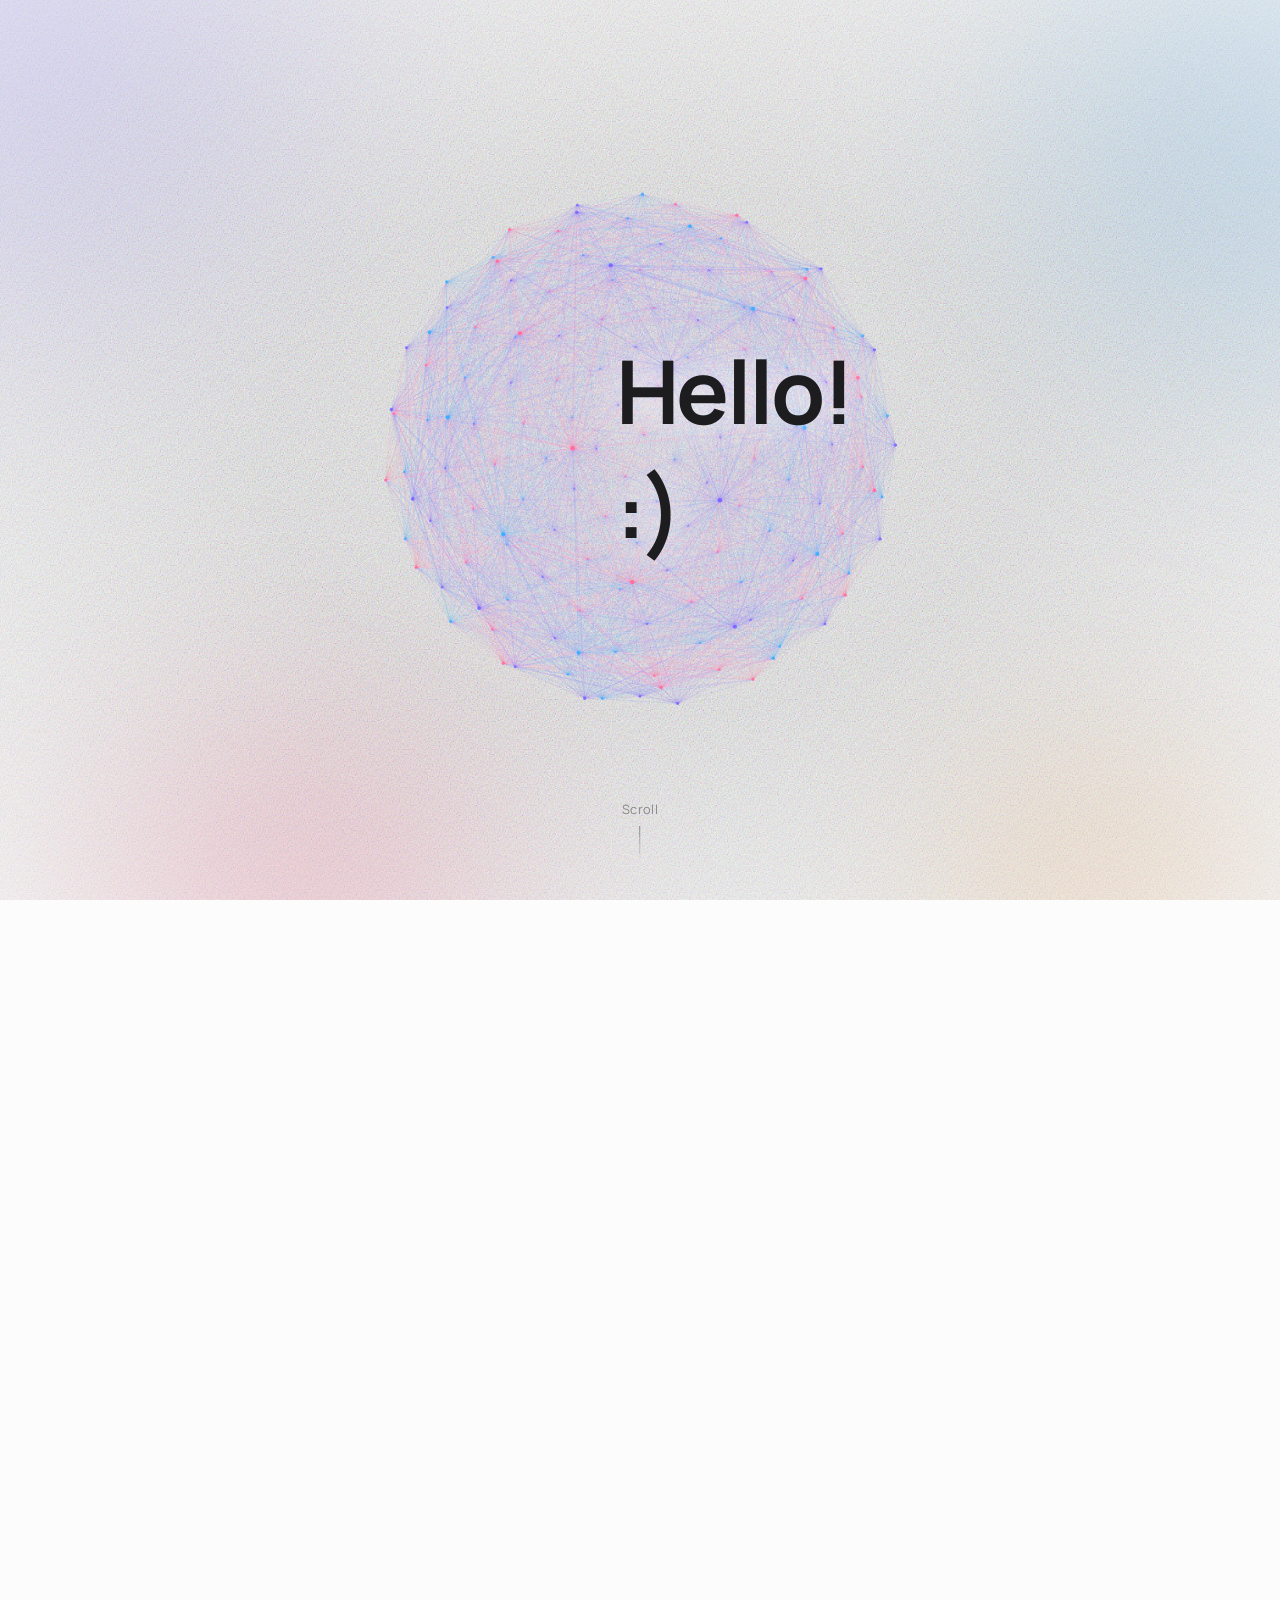
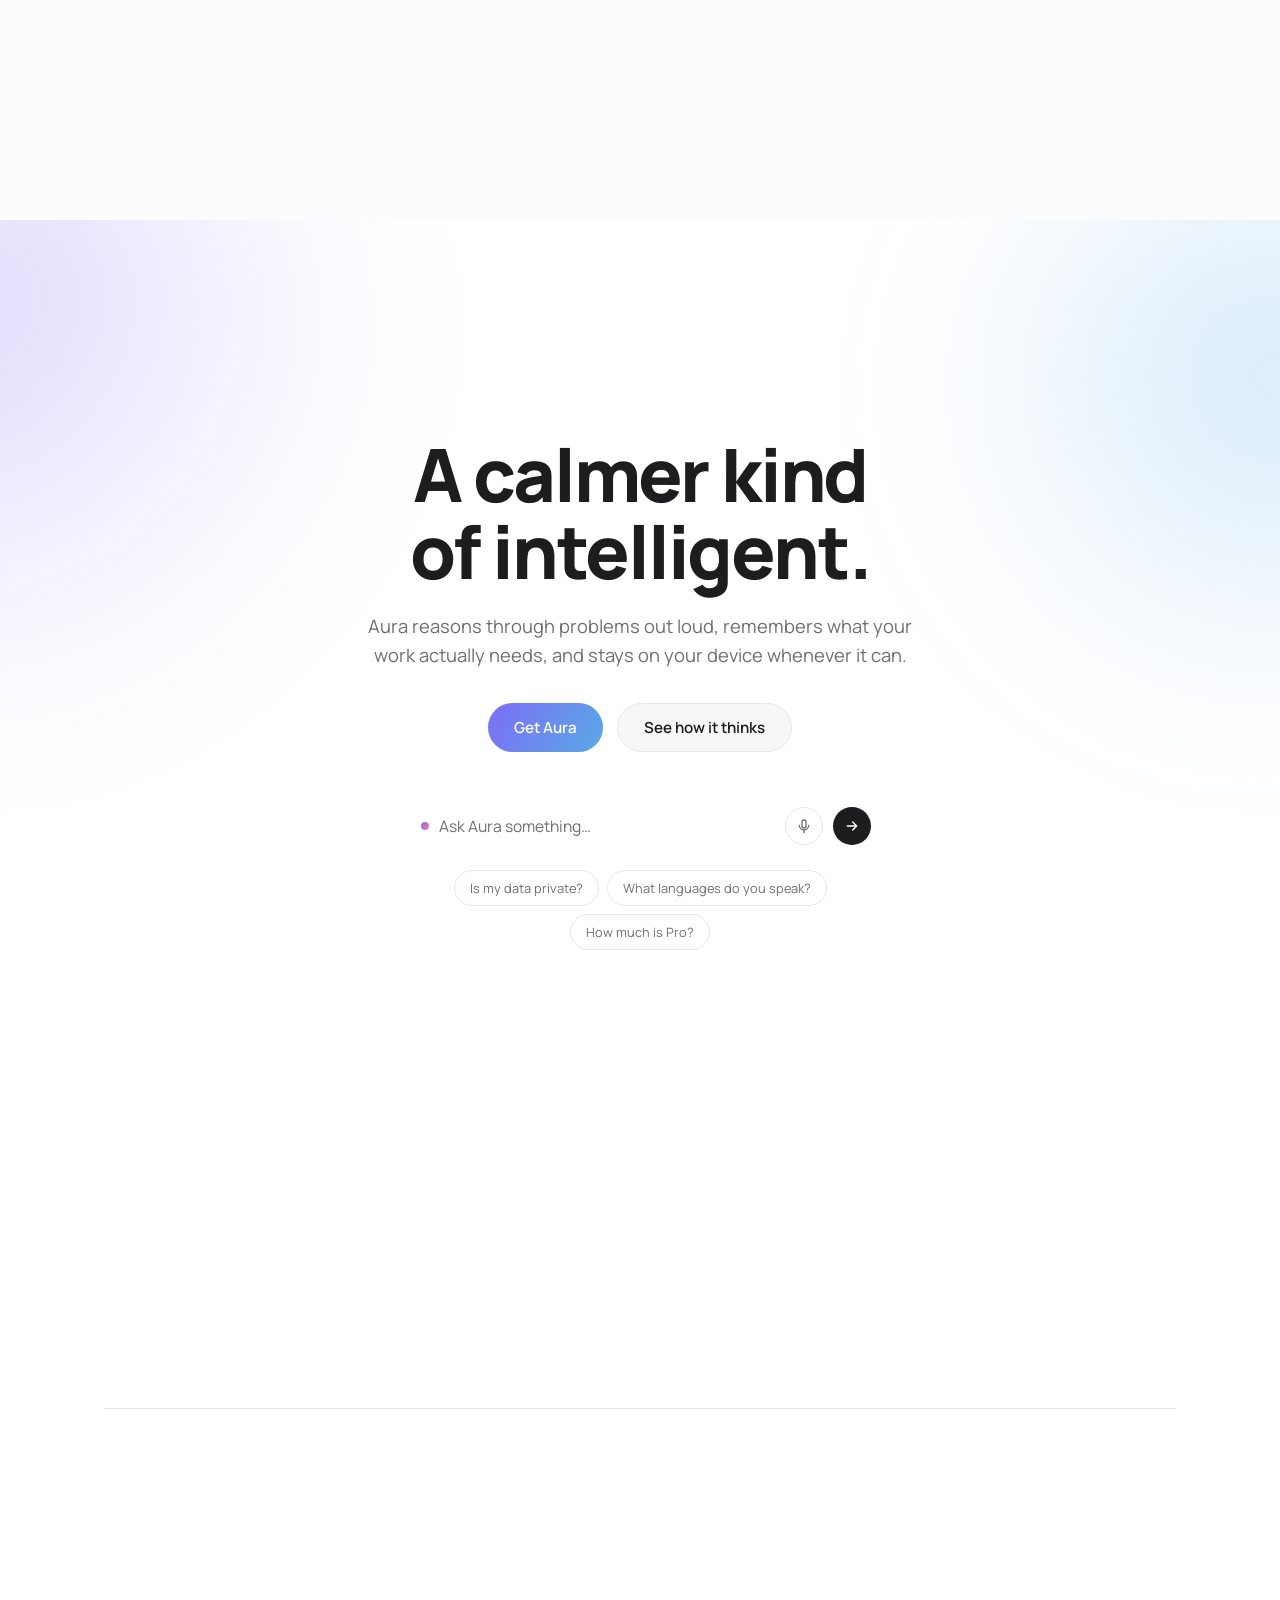
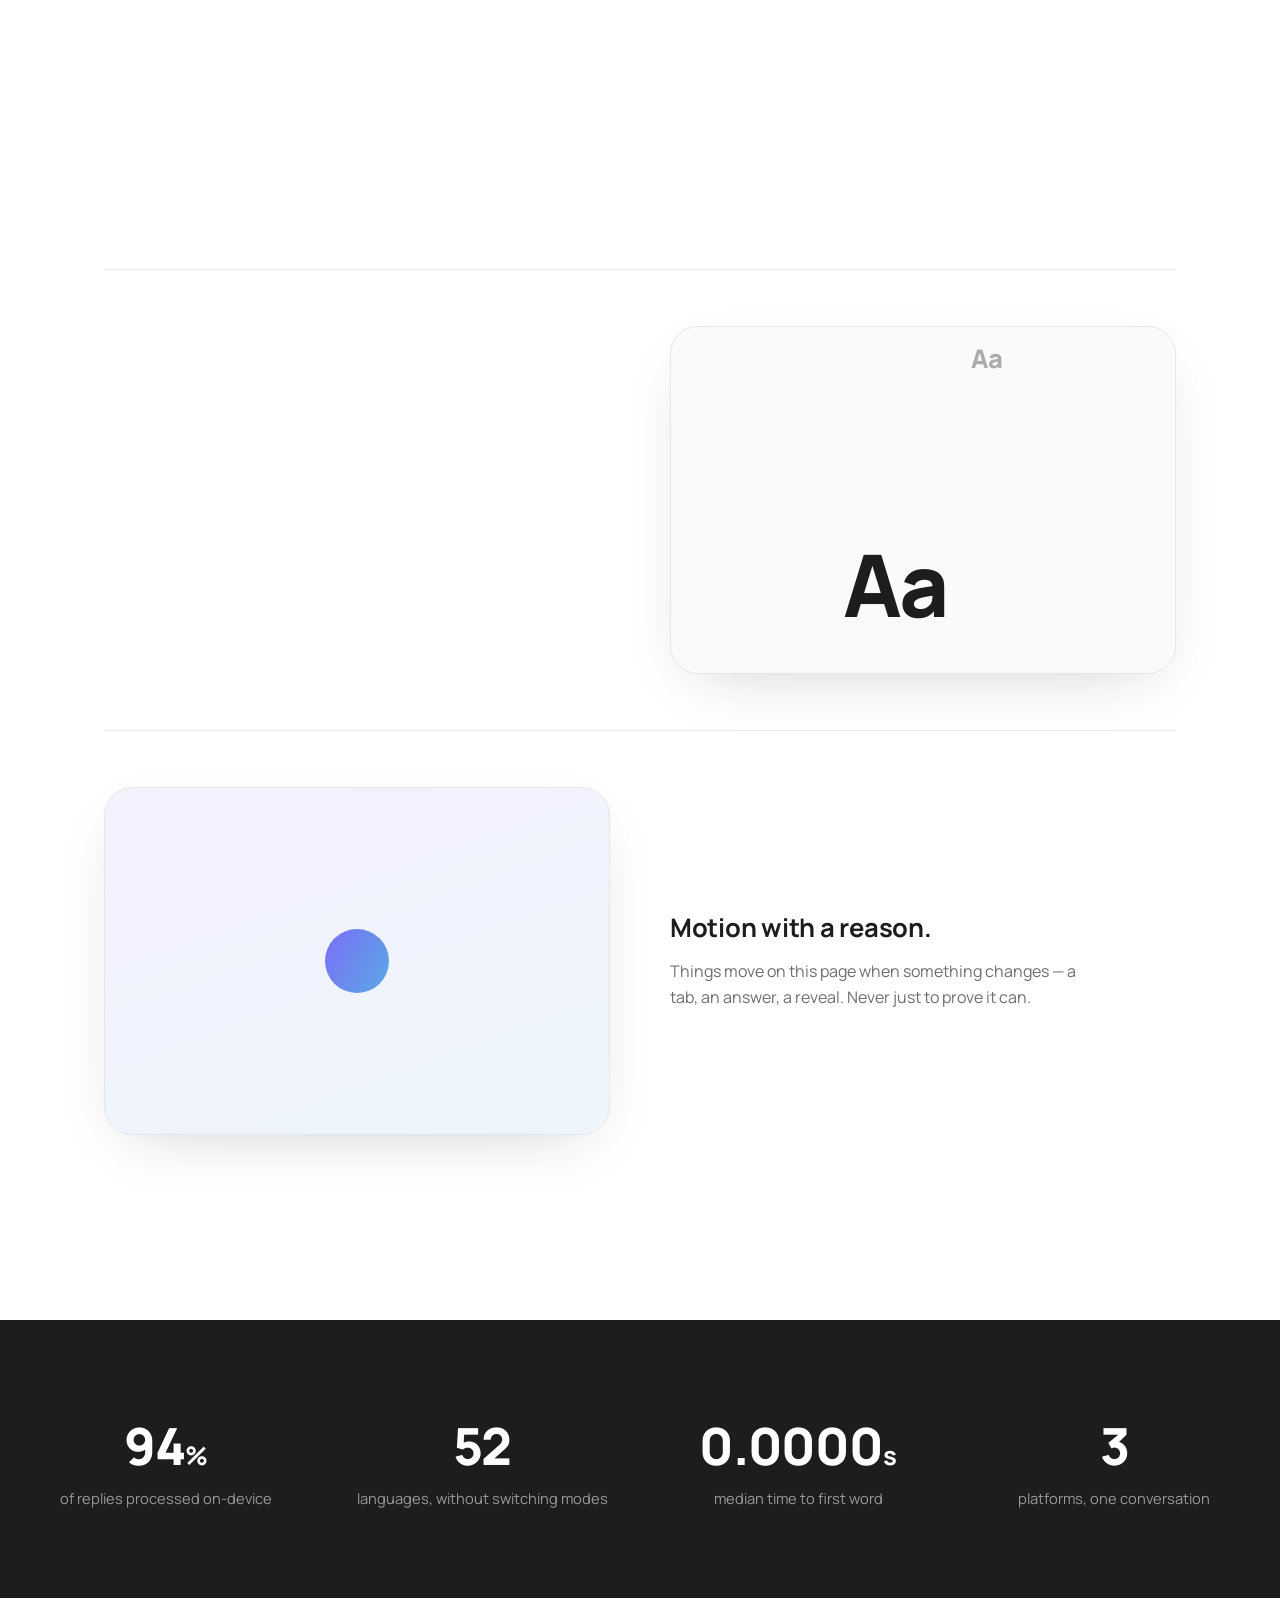
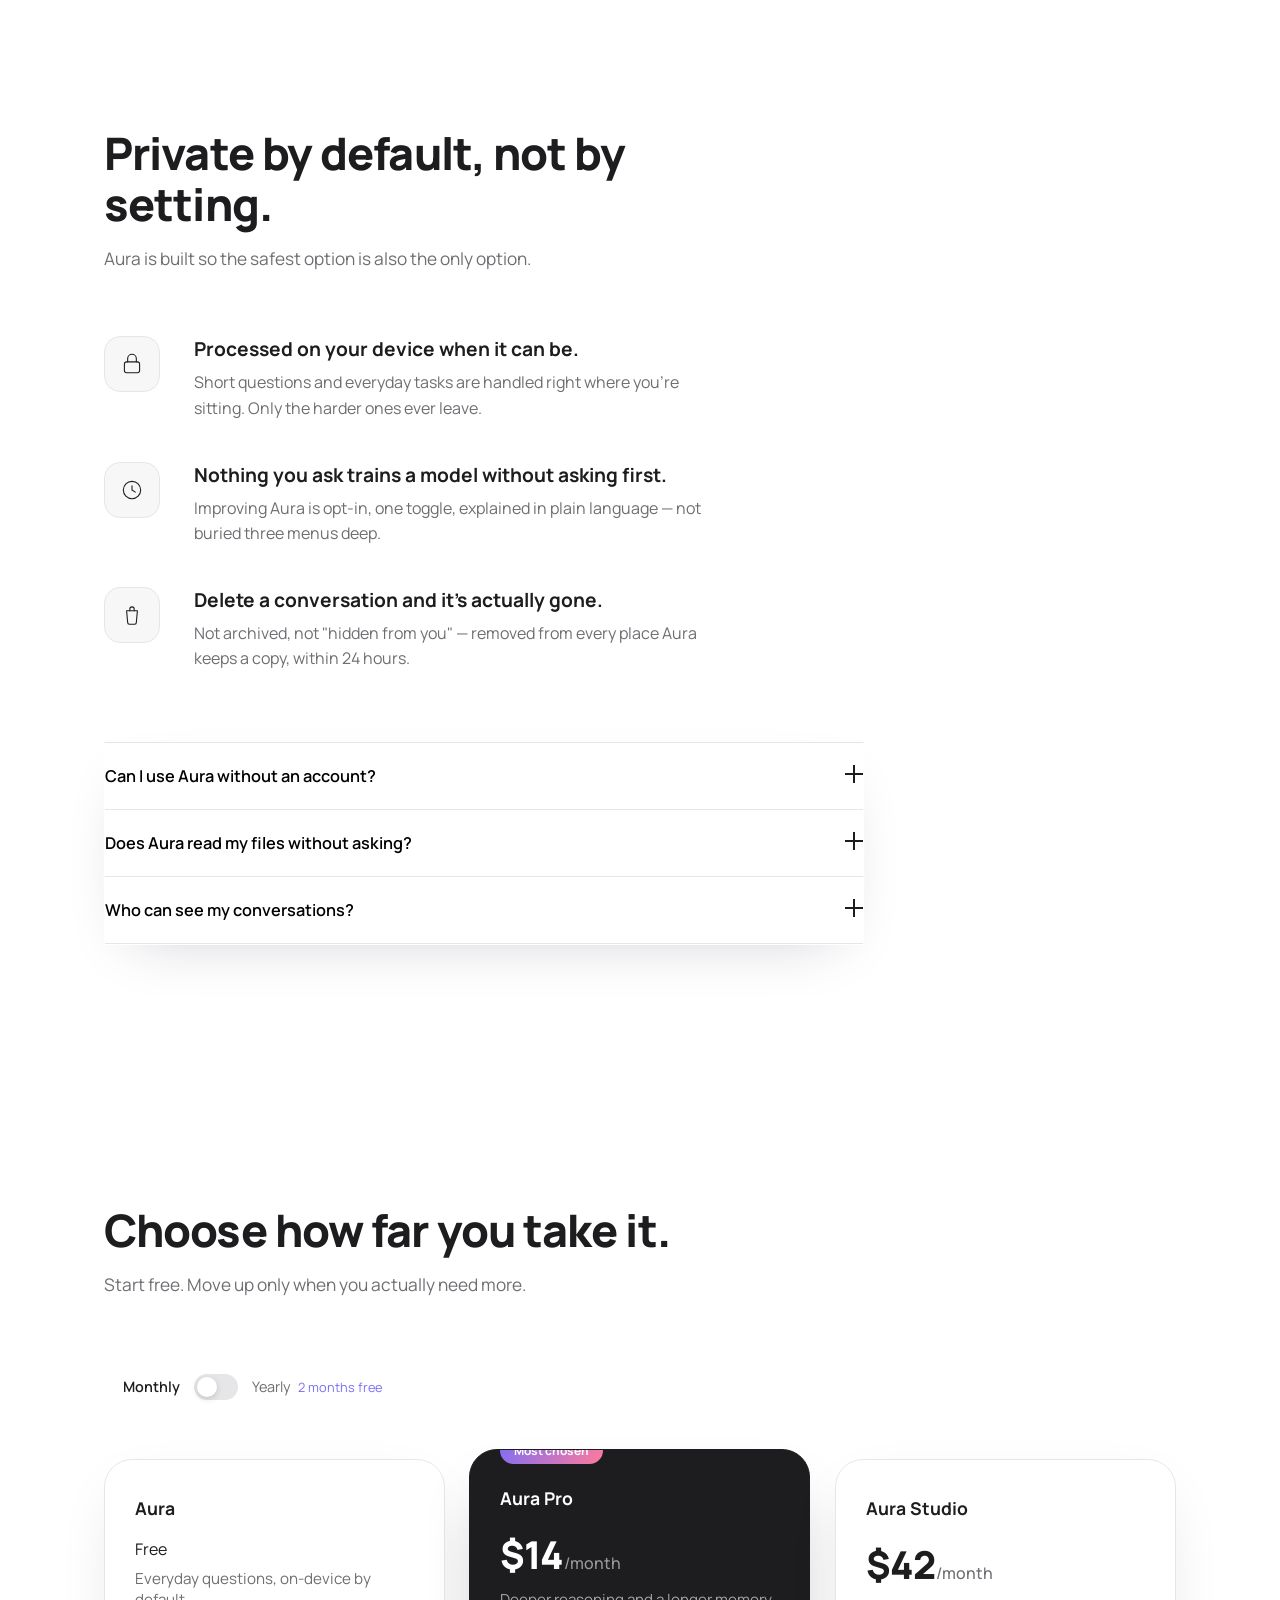
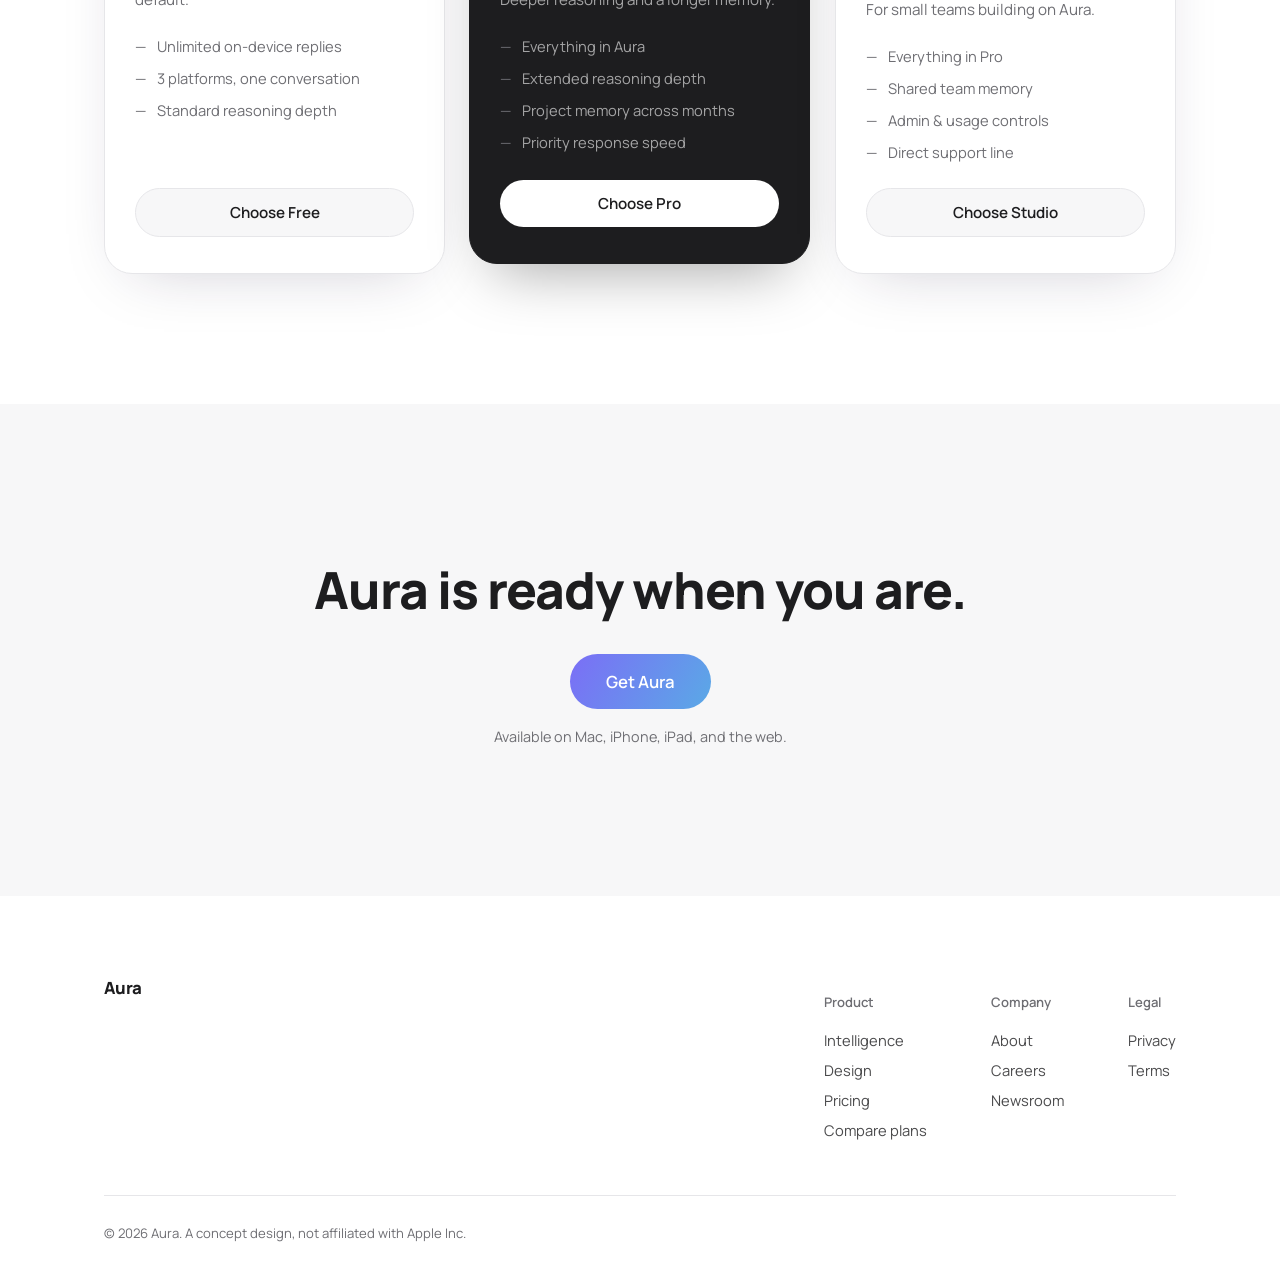
==== commit a21951f2: "Update index.html" ====
--- a/index.html
+++ b/index.html
@@ -306,4 +306,9 @@
 <script src="wireorb.js"></script>
 <script src="script.js"></script>
 </body>
-</html>+  <!--
+   *    /\_/\      +
+       ( o.o )   <3  ghostly.grl
+   +    > ^ <          *
+-->
+</html>
